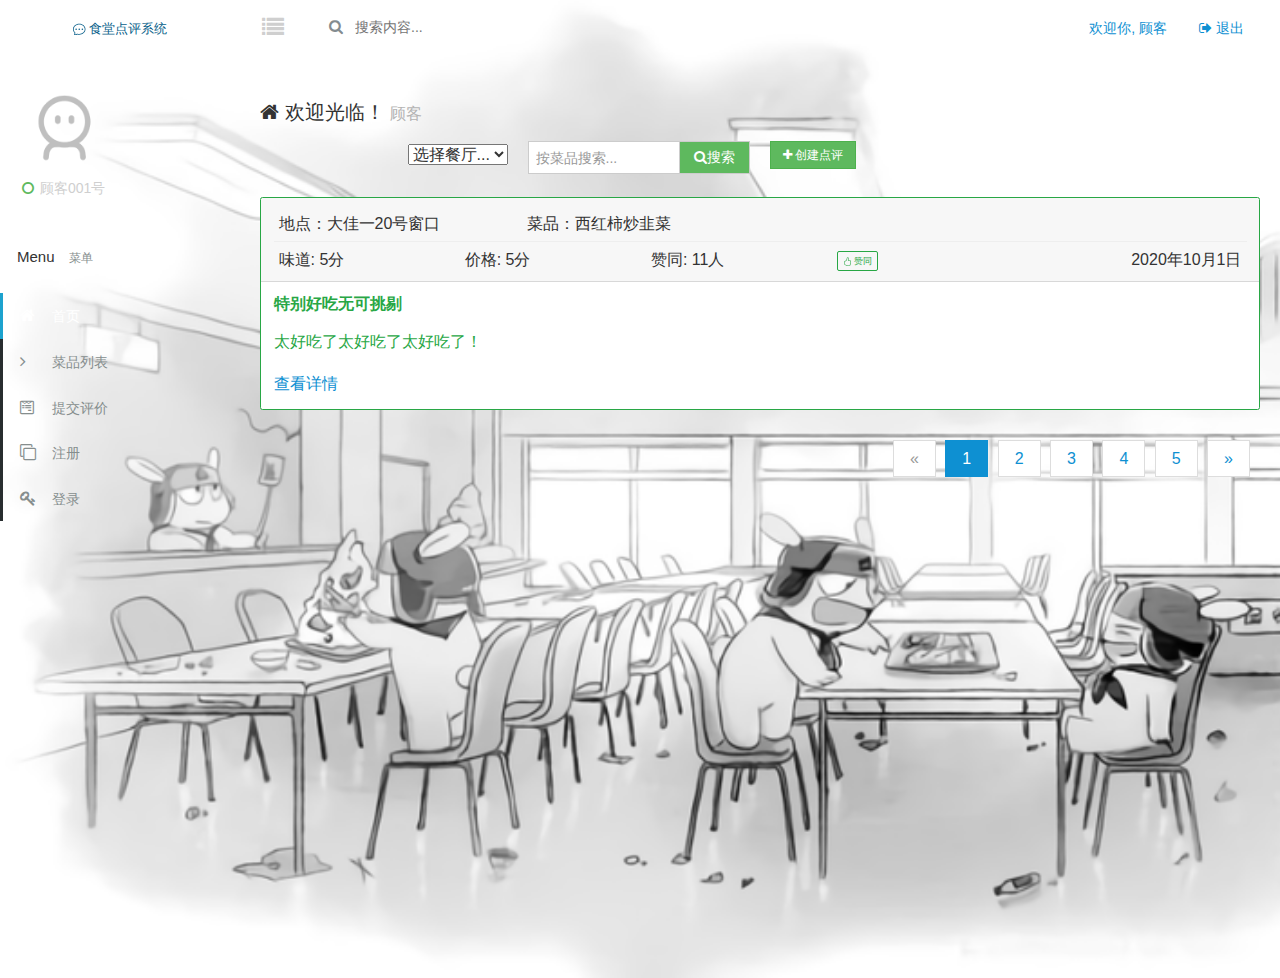
==== src/main/resources/templates/index.html @ 00cc430e "修改了index搜索框样式和部分左侧栏内容 register.html页面无法跳转添加了一个简易注册页面 上传了缺失的datatable.js 修改了background,jpg的透明度" ====
<!DOCTYPE html>
<html lang="zh" xmlns:th="http://www.thymeleaf.org">
<head>
    <!-- Required meta tags -->
    <meta charset="utf-8">
    <meta name="viewport" content="width=device-width, initial-scale=1, shrink-to-fit=no">

    <!-- Bootstrap CSS -->
    <link rel="stylesheet" href="https://stackpath.bootstrapcdn.com/bootstrap/4.5.2/css/bootstrap.min.css"
          integrity="sha384-JcKb8q3iqJ61gNV9KGb8thSsNjpSL0n8PARn9HuZOnIxN0hoP+VmmDGMN5t9UJ0Z" crossorigin="anonymous">
    <link rel="stylesheet" href="../static/css/amazeui.datatables.min.css" th:href="@{css/amazeui.datatables.min.css}"/>
    <link rel="stylesheet" href="../static/css/amazeui.min.css" th:href="@{css/amazeui.min.css}"/>
    <link rel="stylesheet" href="../static/css/app.css" th:href="@{css/app.css}">

    <title>主页 - 食堂点评系统</title>
    <style>
        body {
            /* 此处如果单页面测试会读取不到图片，运行时正常 */
            background: url(../static/img/background.jpg) no-repeat;
            background-size: cover;
            font-size: 16px;
        }

        .card:hover {
            box-shadow: 0 .125rem .25rem rgba(0, 0, 0, .075) !important
        }
    </style>
</head>

<body data-type="index">
<script src="../static/js/theme.js" th:src="@{js/theme.js}"></script>
<div class="am-g tpl-g">
    <!-- 头部 -->
    <header>
        <!-- logo -->
        <div class="am-fl tpl-header-logo">
            <a class="navbar-brand" href="">
                <svg width="1em" height="1em" viewBox="0 0 16 16" class="bi bi-chat-dots" fill="currentColor"
                     xmlns="http://www.w3.org/2000/svg">
                    <path fill-rule="evenodd"
                          d="M2.678 11.894a1 1 0 0 1 .287.801 10.97 10.97 0 0 1-.398 2c1.395-.323 2.247-.697 2.634-.893a1 1 0 0 1 .71-.074A8.06 8.06 0 0 0 8 14c3.996 0 7-2.807 7-6 0-3.192-3.004-6-7-6S1 4.808 1 8c0 1.468.617 2.83 1.678 3.894zm-.493 3.905a21.682 21.682 0 0 1-.713.129c-.2.032-.352-.176-.273-.362a9.68 9.68 0 0 0 .244-.637l.003-.01c.248-.72.45-1.548.524-2.319C.743 11.37 0 9.76 0 8c0-3.866 3.582-7 8-7s8 3.134 8 7-3.582 7-8 7a9.06 9.06 0 0 1-2.347-.306c-.52.263-1.639.742-3.468 1.105z"/>
                    <path d="M5 8a1 1 0 1 1-2 0 1 1 0 0 1 2 0zm4 0a1 1 0 1 1-2 0 1 1 0 0 1 2 0zm4 0a1 1 0 1 1-2 0 1 1 0 0 1 2 0z"/>
                </svg>
                食堂点评系统
            </a>
        </div>
        <!-- 右侧内容 -->
        <div class="tpl-header-fluid">
            <!-- 侧边切换 -->
            <div class="am-fl tpl-header-switch-button am-icon-list">
                    <span>
                    </span>
            </div>
            <!-- 搜索 -->
            <div class="am-fl tpl-header-search">
                <form class="tpl-header-search-form" action="javascript:;">
                    <button class="tpl-header-search-btn am-icon-search"></button>
                    <input class="tpl-header-search-box" type="text" placeholder="搜索内容...">
                </form>
            </div>
            <!-- 其它功能-->
            <div class="am-fr tpl-header-navbar">
                <ul>
                    <!-- 欢迎语 -->
                    <li class="am-text-sm tpl-header-navbar-welcome">
                        <a href="javascript:;">欢迎你, <span>顾客</span> </a>
                    </li>
                    <!-- 退出 -->
                    <li class="am-text-sm">
                        <a href="login.html">
                            <span class="am-icon-sign-out"></span> 退出
                        </a>
                    </li>
                </ul>
            </div>
        </div>
    </header>

    <!-- 侧边导航栏 -->
    <div class="left-sidebar">
        <!-- 用户信息 -->
        <div class="tpl-sidebar-user-panel">
            <div class="tpl-user-panel-slide-toggleable">
                <div class="tpl-user-panel-profile-picture">
                    <img src="../static/img/user.png" alt="顾客头像" th:src="@{img/user.png}">
                </div>
                <span class="user-panel-logged-in-text">
                        <i class="am-icon-circle-o am-text-success tpl-user-panel-status-icon"></i>
                        顾客001号
                    </span>
            </div>
        </div>

        <!-- 菜单 -->
        <ul class="sidebar-nav">
            <li class="sidebar-nav-heading">Menu <span class="sidebar-nav-heading-info"> 菜单</span></li>
            <li class="sidebar-nav-link">
                <a href="index.html" class="active">
                    <i class="am-icon-home sidebar-nav-link-logo"></i> 首页
                </a>
            </li>

            <li class="sidebar-nav-link">
                <a href="table-list-img.html">
                    <span class="am-icon-angle-right sidebar-nav-link-logo"></span> 菜品列表
                </a>
            </li>

            <li class="sidebar-nav-link">
                <a href="createoredit.html">
                    <i class="am-icon-wpforms sidebar-nav-link-logo"></i> 提交评价

                </a>
            </li>

            <!--
            <li class="sidebar-nav-link">
                <a href="table-list.html">
                    <span class="am-icon-angle-right sidebar-nav-link-logo"></span> 查看评价
                </a>
            </li>
            -->

            <li class="sidebar-nav-link">
                <a href="register.html">
                    <i class="am-icon-clone sidebar-nav-link-logo"></i> 注册
                </a>
            </li>
            <li class="sidebar-nav-link">
                <a href="login.html">
                    <i class="am-icon-key sidebar-nav-link-logo"></i> 登录
                </a>
            </li>
        </ul>
    </div>

    <!-- 内容区域 -->
    <div class="tpl-content-wrapper">
        <div class="container-fluid am-cf">
            <div class="row">
                <div class="am-u-sm-12 am-u-md-12 am-u-lg-9">
                    <div class="page-header-heading"><span class="am-icon-home page-header-heading-icon"></span> 欢迎光临！
                        <small>顾客</small></div>
                </div>
            </div>
            <div class="widget-body  am-fr">
                <div class="am-u-sm-12 am-u-md-6 am-u-lg-3">
                    <div class="am-form-group tpl-table-list-select">
                        <select data-am-selected="{btnSize: 'sm'}">
                            <option value="option1">选择餐厅...</option>
                            <option value="" th:each="c:${canteens}" th:value="${c.id}" th:text="${c.name}"></option>
                        </select>
                    </div>
                </div>
                <div class="am-u-sm-5 am-u-md-12 am-u-lg-3">
                    <div class="am-input-group am-input-group-sm tpl-form-border-form cl-p">
                        <input type="text" class="am-form-field" placeholder="按菜品搜索..." aria-label="Search">
                        <span class="am-input-group-btn">
                            <button class="am-btn am-btn-success am-icon-search" type="submit">搜索</button>
                        </span>
                    </div>
                </div>
                <div class="am-u-sm-12 am-u-md-6 am-u-lg-6">
                    <div class="am-form-group">
                        <div class="am-btn-toolbar">
                            <div class="am-btn-group am-btn-group-xm">
                                <a class="active" href="createoredit.html">
                                    <button type="button" class="am-btn am-btn-default am-btn-success am-btn-xs" ><span
                                        class="am-icon-plus"></span> 创建点评
                                    </button>
                                </a>
                            </div>
                        </div>
                    </div>
                </div>
            </div>
            <div th:each="comment:${comments}">
                <div class="card border-success mb-4" style="">
                    <div class="card-header">
                        <div class="row align-items-center mt-2">
                            <div class="col-3">地点：大佳一20号窗口</div>
                            <div class="col-7">菜品：西红柿炒韭菜</div>
                        </div>
                        <hr class="my-2">
                        <div class="row align-items-center">
                            <div class="col" th:text="|味道: ${comment.scoreForTaste}分|">味道: 5分</div>
                            <div class="col" th:text="|价格: ${comment.scoreForPrice}分|">价格: 5分</div>
                            <div class="col" th:text="|赞同: ${comment.approvals}人|">赞同: 11人</div>
                            <div class="col">
                                <button type="button" class="btn btn-outline-success btn-sm">
                                    <svg width="1em" height="1em" viewBox="0 0 16 16" class="bi bi-hand-thumbs-up"
                                         fill="currentColor" xmlns="http://www.w3.org/2000/svg">
                                        <path fill-rule="evenodd"
                                              d="M6.956 1.745C7.021.81 7.908.087 8.864.325l.261.066c.463.116.874.456 1.012.965.22.816.533 2.511.062 4.51a9.84 9.84 0 0 1 .443-.051c.713-.065 1.669-.072 2.516.21.518.173.994.681 1.2 1.273.184.532.16 1.162-.234 1.733.058.119.103.242.138.363.077.27.113.567.113.856 0 .289-.036.586-.113.856-.039.135-.09.273-.16.404.169.387.107.819-.003 1.148a3.163 3.163 0 0 1-.488.901c.054.152.076.312.076.465 0 .305-.089.625-.253.912C13.1 15.522 12.437 16 11.5 16v-1c.563 0 .901-.272 1.066-.56a.865.865 0 0 0 .121-.416c0-.12-.035-.165-.04-.17l-.354-.354.353-.354c.202-.201.407-.511.505-.804.104-.312.043-.441-.005-.488l-.353-.354.353-.354c.043-.042.105-.14.154-.315.048-.167.075-.37.075-.581 0-.211-.027-.414-.075-.581-.05-.174-.111-.273-.154-.315L12.793 9l.353-.354c.353-.352.373-.713.267-1.02-.122-.35-.396-.593-.571-.652-.653-.217-1.447-.224-2.11-.164a8.907 8.907 0 0 0-1.094.171l-.014.003-.003.001a.5.5 0 0 1-.595-.643 8.34 8.34 0 0 0 .145-4.726c-.03-.111-.128-.215-.288-.255l-.262-.065c-.306-.077-.642.156-.667.518-.075 1.082-.239 2.15-.482 2.85-.174.502-.603 1.268-1.238 1.977-.637.712-1.519 1.41-2.614 1.708-.394.108-.62.396-.62.65v4.002c0 .26.22.515.553.55 1.293.137 1.936.53 2.491.868l.04.025c.27.164.495.296.776.393.277.095.63.163 1.14.163h3.5v1H8c-.605 0-1.07-.081-1.466-.218a4.82 4.82 0 0 1-.97-.484l-.048-.03c-.504-.307-.999-.609-2.068-.722C2.682 14.464 2 13.846 2 13V9c0-.85.685-1.432 1.357-1.615.849-.232 1.574-.787 2.132-1.41.56-.627.914-1.28 1.039-1.639.199-.575.356-1.539.428-2.59z"/>
                                    </svg>
                                    赞同
                                </button>
                            </div>
                            <div class="col-3 text-right" th:text="|${comment.commentTime}|">2020年10月1日</div>
                        </div>
                    </div>
                    <div class="card-body text-success">
                        <h5 class="card-title" th:text="${comment.title}">特别好吃无可挑剔</h5>
                        <p class="card-text" th:text="${comment.content}">太好吃了太好吃了太好吃了！</p>
                        <a href="#" class="card-link text-right">查看详情</a>
                    </div>
                </div>
                <div class="am-u-lg-12 am-cf">
                    <div class="am-fr">
                        <ul class="am-pagination tpl-pagination">
                            <li class="am-disabled"><a href="#">«</a></li>
                            <li class="am-active"><a href="#">1</a></li>
                            <li><a href="#">2</a></li>
                            <li><a href="#">3</a></li>
                            <li><a href="#">4</a></li>
                            <li><a href="#">5</a></li>
                            <li><a href="#">»</a></li>
                        </ul>
                    </div>
                </div>
            </div>
        </div>
    </div>
</div>
</div>

</div>
</div>
</div>
</div>
<script src="../static/js/amazeui.min.js" th:href="js/amazeui.min.js"></script>
<script src="../static/js/amazeui.datatables.min.js" th:href="js/amazeui.datatables.min.js"></script>
<script src="../static/js/dataTables.responsive.min.js" th:href="js/dataTables.responsive.min.js"></script>
<script src="../static/js/app.js" th:href="js/app.js"></script>
<script src="https://code.jquery.com/jquery-3.5.1.slim.min.js"
        integrity="sha384-DfXdz2htPH0lsSSs5nCTpuj/zy4C+OGpamoFVy38MVBnE+IbbVYUew+OrCXaRkfj"
        crossorigin="anonymous"></script>
<script src="https://cdn.jsdelivr.net/npm/popper.js@1.16.1/dist/umd/popper.min.js"
        integrity="sha384-9/reFTGAW83EW2RDu2S0VKaIzap3H66lZH81PoYlFhbGU+6BZp6G7niu735Sk7lN"
        crossorigin="anonymous"></script>
<script src="https://stackpath.bootstrapcdn.com/bootstrap/4.5.2/js/bootstrap.min.js"
        integrity="sha384-B4gt1jrGC7Jh4AgTPSdUtOBvfO8shuf57BaghqFfPlYxofvL8/KUEfYiJOMMV+rV"
        crossorigin="anonymous"></script>

</body>

</html>
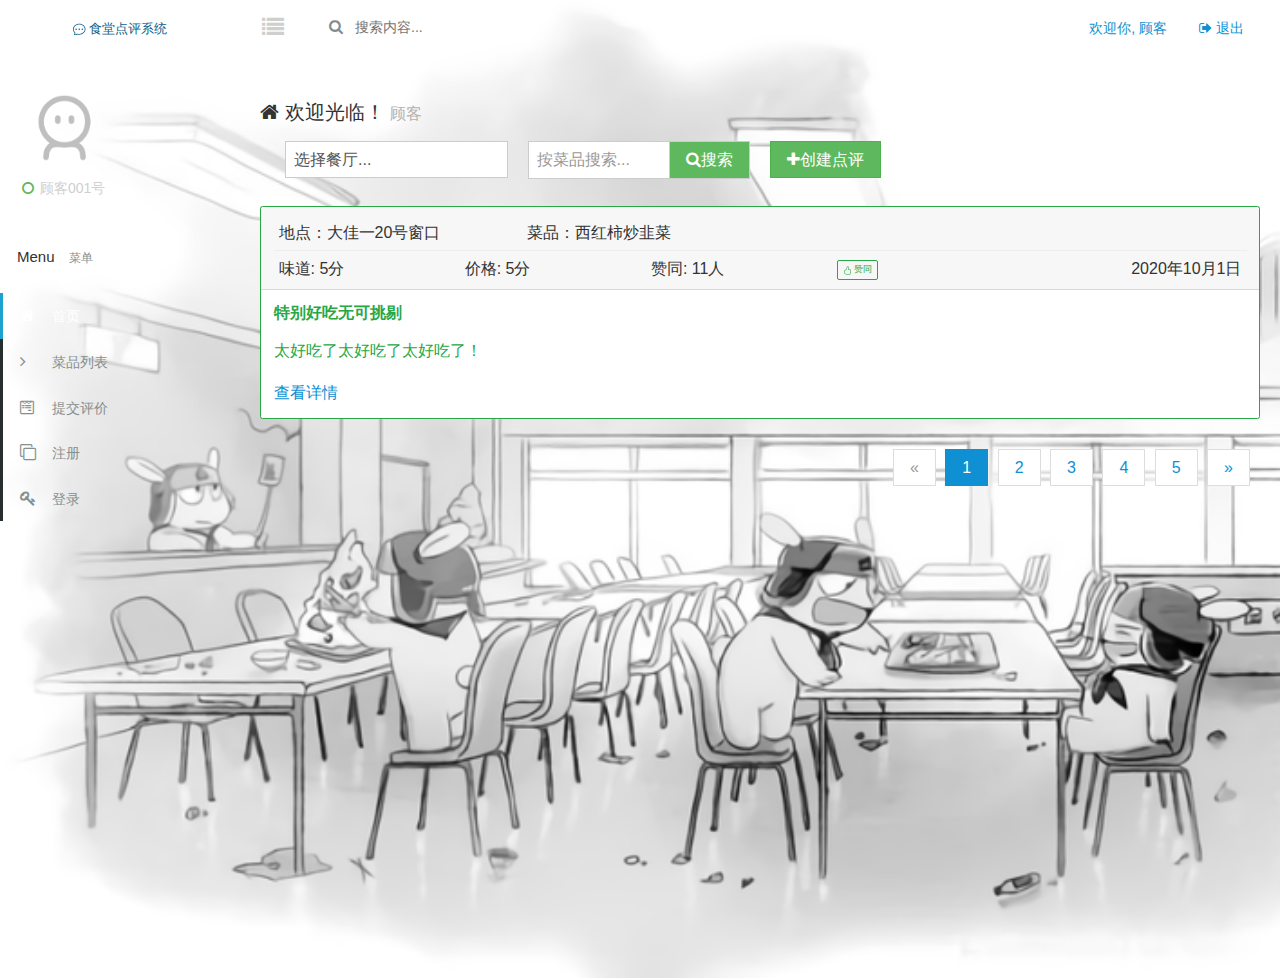
==== commit 7d650643: "修改了index.html搜索框样式" ====
--- a/src/main/resources/templates/index.html
+++ b/src/main/resources/templates/index.html
@@ -144,35 +144,36 @@
                 </div>
             </div>
             <div class="widget-body  am-fr">
-                <div class="am-u-sm-12 am-u-md-6 am-u-lg-3">
+                <div class="am-u-sm-12 am-u-md-12 am-u-lg-3">
                     <div class="am-form-group tpl-table-list-select">
-                        <select data-am-selected="{btnSize: 'sm'}">
+                        <select class="am-form-field">
                             <option value="option1">选择餐厅...</option>
                             <option value="" th:each="c:${canteens}" th:value="${c.id}" th:text="${c.name}"></option>
                         </select>
                     </div>
                 </div>
-                <div class="am-u-sm-5 am-u-md-12 am-u-lg-3">
-                    <div class="am-input-group am-input-group-sm tpl-form-border-form cl-p">
+                <div class="am-u-sm-12 am-u-md-12 am-u-lg-3">
+                    <div class="am-input-group tpl-form-border-form cl-p" >
                         <input type="text" class="am-form-field" placeholder="按菜品搜索..." aria-label="Search">
                         <span class="am-input-group-btn">
-                            <button class="am-btn am-btn-success am-icon-search" type="submit">搜索</button>
+                            <button class="am-btn am-btn-default am-btn-success am-btn-xm am-icon-search" type="submit">搜索</button>
                         </span>
                     </div>
                 </div>
+
                 <div class="am-u-sm-12 am-u-md-6 am-u-lg-6">
                     <div class="am-form-group">
                         <div class="am-btn-toolbar">
-                            <div class="am-btn-group am-btn-group-xm">
-                                <a class="active" href="createoredit.html">
-                                    <button type="button" class="am-btn am-btn-default am-btn-success am-btn-xs" ><span
-                                        class="am-icon-plus"></span> 创建点评
-                                    </button>
+                            <div class="am-btn-group">
+                                <a class="am-active" href="createoredit.html">
+                                    <button type="button" class="am-btn am-btn-default am-btn-success am-btn-xm am-icon-plus" >创建点评</button>
                                 </a>
                             </div>
                         </div>
                     </div>
                 </div>
+
+
             </div>
             <div th:each="comment:${comments}">
                 <div class="card border-success mb-4" style="">
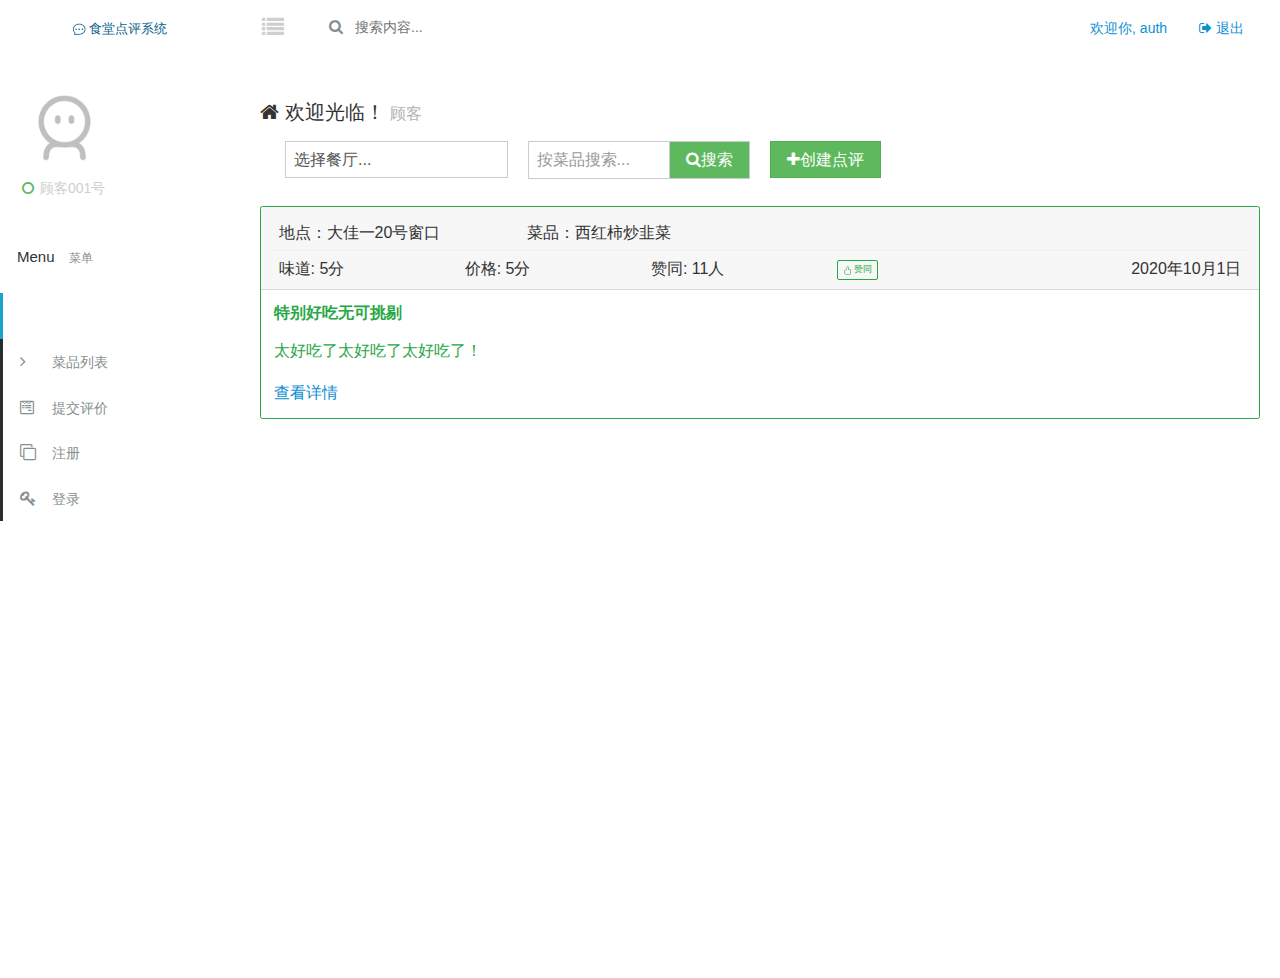
==== commit 05beac77: "修改了index.html搜索框样式" ====
--- a/src/main/resources/templates/index.html
+++ b/src/main/resources/templates/index.html
@@ -1,5 +1,5 @@
 <!DOCTYPE html>
-<html lang="zh" xmlns:th="http://www.thymeleaf.org">
+<html lang="zh" xmlns:th="http://www.thymeleaf.org" xmlns:sec="http://www.thymeleaf.org/extras/spring-security">
 <head>
     <!-- Required meta tags -->
     <meta charset="utf-8">
@@ -16,7 +16,7 @@
     <style>
         body {
             /* 此处如果单页面测试会读取不到图片，运行时正常 */
-            background: url(../static/img/background.jpg) no-repeat;
+            background: url(img/background.jpg) no-repeat;
             background-size: cover;
             font-size: 16px;
         }
@@ -59,15 +59,15 @@
                 </form>
             </div>
             <!-- 其它功能-->
-            <div class="am-fr tpl-header-navbar">
+            <div class="am-fr tpl-header-navbar" sec:authorize="isAuthenticated()">
                 <ul>
                     <!-- 欢迎语 -->
                     <li class="am-text-sm tpl-header-navbar-welcome">
-                        <a href="javascript:;">欢迎你, <span>顾客</span> </a>
+                        <a href="javascript:;" th:text="|欢迎你, ${#authentication.name}|">欢迎你, auth</a>
                     </li>
                     <!-- 退出 -->
                     <li class="am-text-sm">
-                        <a href="login.html">
+                        <a href="login.html" th:href="@{/logout}">
                             <span class="am-icon-sign-out"></span> 退出
                         </a>
                     </li>
@@ -121,13 +121,13 @@
             </li>
             -->
 
-            <li class="sidebar-nav-link">
-                <a href="register.html">
+            <li class="sidebar-nav-link" sec:authorize="isAnonymous()">
+                <a href="register.html" th:href="@{/register}">
                     <i class="am-icon-clone sidebar-nav-link-logo"></i> 注册
                 </a>
             </li>
-            <li class="sidebar-nav-link">
-                <a href="login.html">
+            <li class="sidebar-nav-link" sec:authorize="isAnonymous()">
+                <a href="login.html" th:href="@{/login}">
                     <i class="am-icon-key sidebar-nav-link-logo"></i> 登录
                 </a>
             </li>
@@ -160,7 +160,6 @@
                         </span>
                     </div>
                 </div>
-
                 <div class="am-u-sm-12 am-u-md-6 am-u-lg-6">
                     <div class="am-form-group">
                         <div class="am-btn-toolbar">
@@ -172,10 +171,8 @@
                         </div>
                     </div>
                 </div>
-
-
-            </div>
-            <div th:each="comment:${comments}">
+            </div>
+            <div th:each="comment:${comments}" th:object="${comment}">
                 <div class="card border-success mb-4" style="">
                     <div class="card-header">
                         <div class="row align-items-center mt-2">
@@ -184,9 +181,9 @@
                         </div>
                         <hr class="my-2">
                         <div class="row align-items-center">
-                            <div class="col" th:text="|味道: ${comment.scoreForTaste}分|">味道: 5分</div>
-                            <div class="col" th:text="|价格: ${comment.scoreForPrice}分|">价格: 5分</div>
-                            <div class="col" th:text="|赞同: ${comment.approvals}人|">赞同: 11人</div>
+                            <div class="col" th:text="|味道: *{scoreForTaste}分|">味道: 5分</div>
+                            <div class="col" th:text="|价格: *{scoreForPrice}分|">价格: 5分</div>
+                            <div class="col" th:text="|赞同: *{approvals}人|">赞同: 11人</div>
                             <div class="col">
                                 <button type="button" class="btn btn-outline-success btn-sm">
                                     <svg width="1em" height="1em" viewBox="0 0 16 16" class="bi bi-hand-thumbs-up"
@@ -197,42 +194,37 @@
                                     赞同
                                 </button>
                             </div>
-                            <div class="col-3 text-right" th:text="|${comment.commentTime}|">2020年10月1日</div>
+                            <div class="col-3 text-right" th:text="|*{commentTime}|">2020年10月1日</div>
                         </div>
                     </div>
                     <div class="card-body text-success">
-                        <h5 class="card-title" th:text="${comment.title}">特别好吃无可挑剔</h5>
-                        <p class="card-text" th:text="${comment.content}">太好吃了太好吃了太好吃了！</p>
+                        <h5 class="card-title" th:text="*{title}">特别好吃无可挑剔</h5>
+                        <p class="card-text" th:text="*{content}">太好吃了太好吃了太好吃了！</p>
                         <a href="#" class="card-link text-right">查看详情</a>
                     </div>
                 </div>
-                <div class="am-u-lg-12 am-cf">
-                    <div class="am-fr">
-                        <ul class="am-pagination tpl-pagination">
-                            <li class="am-disabled"><a href="#">«</a></li>
-                            <li class="am-active"><a href="#">1</a></li>
-                            <li><a href="#">2</a></li>
-                            <li><a href="#">3</a></li>
-                            <li><a href="#">4</a></li>
-                            <li><a href="#">5</a></li>
-                            <li><a href="#">»</a></li>
-                        </ul>
-                    </div>
-                </div>
+                <!--                <div class="am-u-lg-12 am-cf">-->
+                <!--                    <div class="am-fr">-->
+                <!--                        <ul class="am-pagination tpl-pagination">-->
+                <!--                            <li class="am-disabled"><a href="#">«</a></li>-->
+                <!--                            <li class="am-active"><a href="#">1</a></li>-->
+                <!--                            <li><a href="#">2</a></li>-->
+                <!--                            <li><a href="#">3</a></li>-->
+                <!--                            <li><a href="#">4</a></li>-->
+                <!--                            <li><a href="#">5</a></li>-->
+                <!--                            <li><a href="#">»</a></li>-->
+                <!--                        </ul>-->
+                <!--                    </div>-->
+                <!--                </div>-->
             </div>
         </div>
     </div>
 </div>
-</div>
-
-</div>
-</div>
-</div>
-</div>
-<script src="../static/js/amazeui.min.js" th:href="js/amazeui.min.js"></script>
-<script src="../static/js/amazeui.datatables.min.js" th:href="js/amazeui.datatables.min.js"></script>
-<script src="../static/js/dataTables.responsive.min.js" th:href="js/dataTables.responsive.min.js"></script>
-<script src="../static/js/app.js" th:href="js/app.js"></script>
+
+<script src="../static/js/amazeui.min.js" th:src="@{js/amazeui.min.js}"></script>
+<script src="../static/js/amazeui.datatables.min.js" th:src="@{js/amazeui.datatables.min.js}"></script>
+<script src="../static/js/dataTables.responsive.min.js" th:src="@{js/dataTables.responsive.min.js}"></script>
+<script src="../static/js/app.js" th:src="@{js/app.js}"></script>
 <script src="https://code.jquery.com/jquery-3.5.1.slim.min.js"
         integrity="sha384-DfXdz2htPH0lsSSs5nCTpuj/zy4C+OGpamoFVy38MVBnE+IbbVYUew+OrCXaRkfj"
         crossorigin="anonymous"></script>
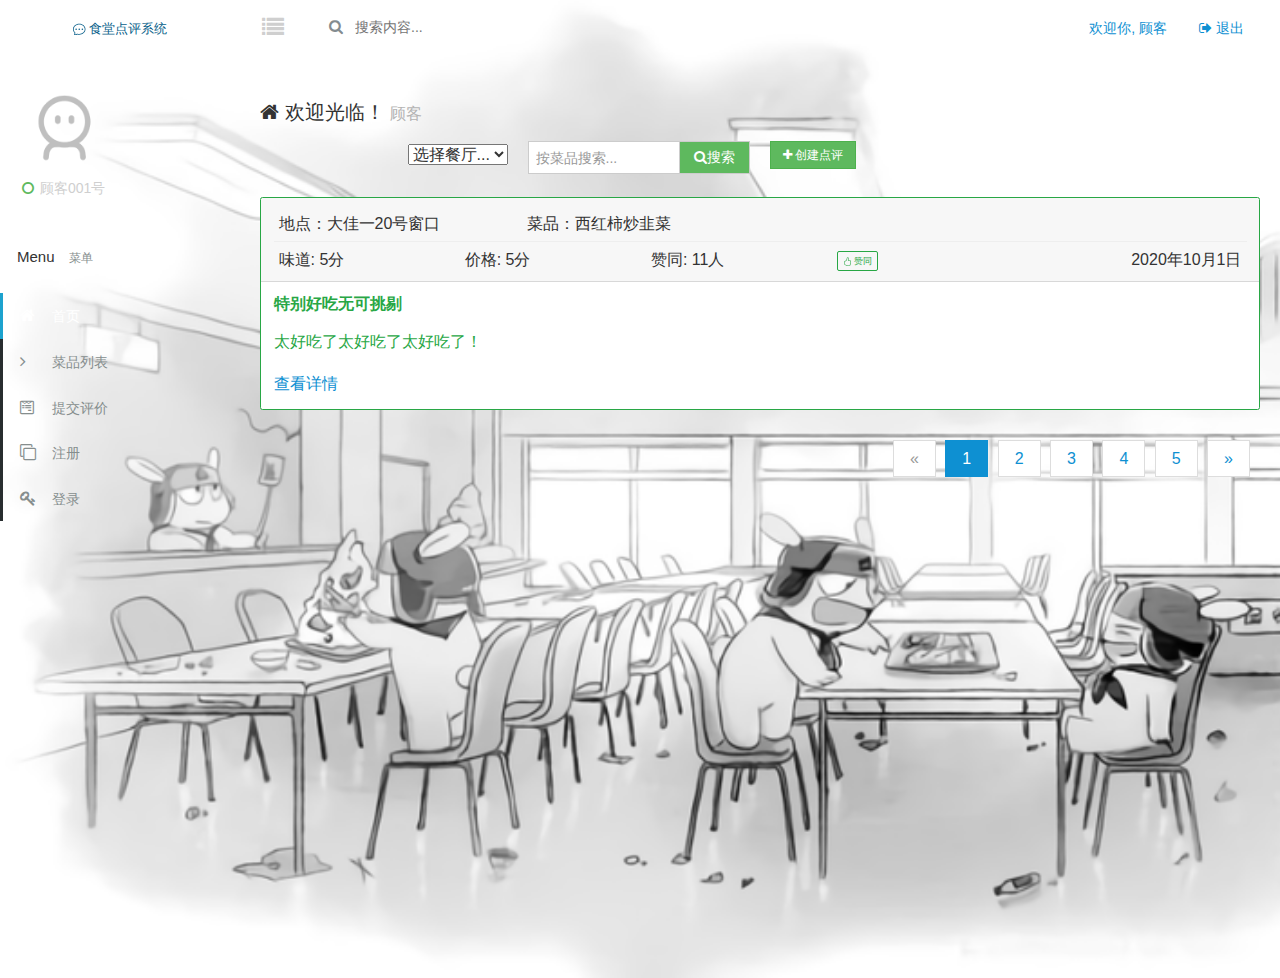
==== commit 7739ba8b: "后端基本实现注册和登录功能" ====
--- a/src/main/resources/templates/index.html
+++ b/src/main/resources/templates/index.html
@@ -1,5 +1,5 @@
 <!DOCTYPE html>
-<html lang="zh" xmlns:th="http://www.thymeleaf.org" xmlns:sec="http://www.thymeleaf.org/extras/spring-security">
+<html lang="zh" xmlns:th="http://www.thymeleaf.org">
 <head>
     <!-- Required meta tags -->
     <meta charset="utf-8">
@@ -16,7 +16,7 @@
     <style>
         body {
             /* 此处如果单页面测试会读取不到图片，运行时正常 */
-            background: url(img/background.jpg) no-repeat;
+            background: url(../static/img/background.jpg) no-repeat;
             background-size: cover;
             font-size: 16px;
         }
@@ -59,15 +59,15 @@
                 </form>
             </div>
             <!-- 其它功能-->
-            <div class="am-fr tpl-header-navbar" sec:authorize="isAuthenticated()">
+            <div class="am-fr tpl-header-navbar">
                 <ul>
                     <!-- 欢迎语 -->
                     <li class="am-text-sm tpl-header-navbar-welcome">
-                        <a href="javascript:;" th:text="|欢迎你, ${#authentication.name}|">欢迎你, auth</a>
+                        <a href="javascript:;">欢迎你, <span>顾客</span> </a>
                     </li>
                     <!-- 退出 -->
                     <li class="am-text-sm">
-                        <a href="login.html" th:href="@{/logout}">
+                        <a href="login.html">
                             <span class="am-icon-sign-out"></span> 退出
                         </a>
                     </li>
@@ -121,13 +121,13 @@
             </li>
             -->
 
-            <li class="sidebar-nav-link" sec:authorize="isAnonymous()">
-                <a href="register.html" th:href="@{/register}">
+            <li class="sidebar-nav-link">
+                <a href="register.html">
                     <i class="am-icon-clone sidebar-nav-link-logo"></i> 注册
                 </a>
             </li>
-            <li class="sidebar-nav-link" sec:authorize="isAnonymous()">
-                <a href="login.html" th:href="@{/login}">
+            <li class="sidebar-nav-link">
+                <a href="login.html">
                     <i class="am-icon-key sidebar-nav-link-logo"></i> 登录
                 </a>
             </li>
@@ -144,35 +144,37 @@
                 </div>
             </div>
             <div class="widget-body  am-fr">
-                <div class="am-u-sm-12 am-u-md-12 am-u-lg-3">
+                <div class="am-u-sm-12 am-u-md-6 am-u-lg-3">
                     <div class="am-form-group tpl-table-list-select">
-                        <select class="am-form-field">
+                        <select data-am-selected="{btnSize: 'sm'}">
                             <option value="option1">选择餐厅...</option>
                             <option value="" th:each="c:${canteens}" th:value="${c.id}" th:text="${c.name}"></option>
                         </select>
                     </div>
                 </div>
-                <div class="am-u-sm-12 am-u-md-12 am-u-lg-3">
-                    <div class="am-input-group tpl-form-border-form cl-p" >
+                <div class="am-u-sm-5 am-u-md-12 am-u-lg-3">
+                    <div class="am-input-group am-input-group-sm tpl-form-border-form cl-p">
                         <input type="text" class="am-form-field" placeholder="按菜品搜索..." aria-label="Search">
                         <span class="am-input-group-btn">
-                            <button class="am-btn am-btn-default am-btn-success am-btn-xm am-icon-search" type="submit">搜索</button>
+                            <button class="am-btn am-btn-success am-icon-search" type="submit">搜索</button>
                         </span>
                     </div>
                 </div>
                 <div class="am-u-sm-12 am-u-md-6 am-u-lg-6">
                     <div class="am-form-group">
                         <div class="am-btn-toolbar">
-                            <div class="am-btn-group">
-                                <a class="am-active" href="createoredit.html">
-                                    <button type="button" class="am-btn am-btn-default am-btn-success am-btn-xm am-icon-plus" >创建点评</button>
+                            <div class="am-btn-group am-btn-group-xm">
+                                <a class="active" href="createoredit.html">
+                                    <button type="button" class="am-btn am-btn-default am-btn-success am-btn-xs"><span
+                                            class="am-icon-plus"></span> 创建点评
+                                    </button>
                                 </a>
                             </div>
                         </div>
                     </div>
                 </div>
             </div>
-            <div th:each="comment:${comments}" th:object="${comment}">
+            <div th:each="comment:${comments}">
                 <div class="card border-success mb-4" style="">
                     <div class="card-header">
                         <div class="row align-items-center mt-2">
@@ -181,9 +183,9 @@
                         </div>
                         <hr class="my-2">
                         <div class="row align-items-center">
-                            <div class="col" th:text="|味道: *{scoreForTaste}分|">味道: 5分</div>
-                            <div class="col" th:text="|价格: *{scoreForPrice}分|">价格: 5分</div>
-                            <div class="col" th:text="|赞同: *{approvals}人|">赞同: 11人</div>
+                            <div class="col" th:text="|味道: ${comment.scoreForTaste}分|">味道: 5分</div>
+                            <div class="col" th:text="|价格: ${comment.scoreForPrice}分|">价格: 5分</div>
+                            <div class="col" th:text="|赞同: ${comment.approvals}人|">赞同: 11人</div>
                             <div class="col">
                                 <button type="button" class="btn btn-outline-success btn-sm">
                                     <svg width="1em" height="1em" viewBox="0 0 16 16" class="bi bi-hand-thumbs-up"
@@ -194,37 +196,37 @@
                                     赞同
                                 </button>
                             </div>
-                            <div class="col-3 text-right" th:text="|*{commentTime}|">2020年10月1日</div>
+                            <div class="col-3 text-right" th:text="|${comment.commentTime}|">2020年10月1日</div>
                         </div>
                     </div>
                     <div class="card-body text-success">
-                        <h5 class="card-title" th:text="*{title}">特别好吃无可挑剔</h5>
-                        <p class="card-text" th:text="*{content}">太好吃了太好吃了太好吃了！</p>
+                        <h5 class="card-title" th:text="${comment.title}">特别好吃无可挑剔</h5>
+                        <p class="card-text" th:text="${comment.content}">太好吃了太好吃了太好吃了！</p>
                         <a href="#" class="card-link text-right">查看详情</a>
                     </div>
                 </div>
-                <!--                <div class="am-u-lg-12 am-cf">-->
-                <!--                    <div class="am-fr">-->
-                <!--                        <ul class="am-pagination tpl-pagination">-->
-                <!--                            <li class="am-disabled"><a href="#">«</a></li>-->
-                <!--                            <li class="am-active"><a href="#">1</a></li>-->
-                <!--                            <li><a href="#">2</a></li>-->
-                <!--                            <li><a href="#">3</a></li>-->
-                <!--                            <li><a href="#">4</a></li>-->
-                <!--                            <li><a href="#">5</a></li>-->
-                <!--                            <li><a href="#">»</a></li>-->
-                <!--                        </ul>-->
-                <!--                    </div>-->
-                <!--                </div>-->
+                <div class="am-u-lg-12 am-cf">
+                    <div class="am-fr">
+                        <ul class="am-pagination tpl-pagination">
+                            <li class="am-disabled"><a href="#">«</a></li>
+                            <li class="am-active"><a href="#">1</a></li>
+                            <li><a href="#">2</a></li>
+                            <li><a href="#">3</a></li>
+                            <li><a href="#">4</a></li>
+                            <li><a href="#">5</a></li>
+                            <li><a href="#">»</a></li>
+                        </ul>
+                    </div>
+                </div>
             </div>
         </div>
     </div>
 </div>
 
-<script src="../static/js/amazeui.min.js" th:src="@{js/amazeui.min.js}"></script>
-<script src="../static/js/amazeui.datatables.min.js" th:src="@{js/amazeui.datatables.min.js}"></script>
-<script src="../static/js/dataTables.responsive.min.js" th:src="@{js/dataTables.responsive.min.js}"></script>
-<script src="../static/js/app.js" th:src="@{js/app.js}"></script>
+<script src="../static/js/amazeui.min.js" th:href="@{js/amazeui.min.js}"></script>
+<script src="../static/js/amazeui.datatables.min.js" th:href="@{js/amazeui.datatables.min.js}"></script>
+<script src="../static/js/dataTables.responsive.min.js" th:href="@{js/dataTables.responsive.min.js}"></script>
+<script src="../static/js/app.js" th:href="@{js/app.js}"></script>
 <script src="https://code.jquery.com/jquery-3.5.1.slim.min.js"
         integrity="sha384-DfXdz2htPH0lsSSs5nCTpuj/zy4C+OGpamoFVy38MVBnE+IbbVYUew+OrCXaRkfj"
         crossorigin="anonymous"></script>
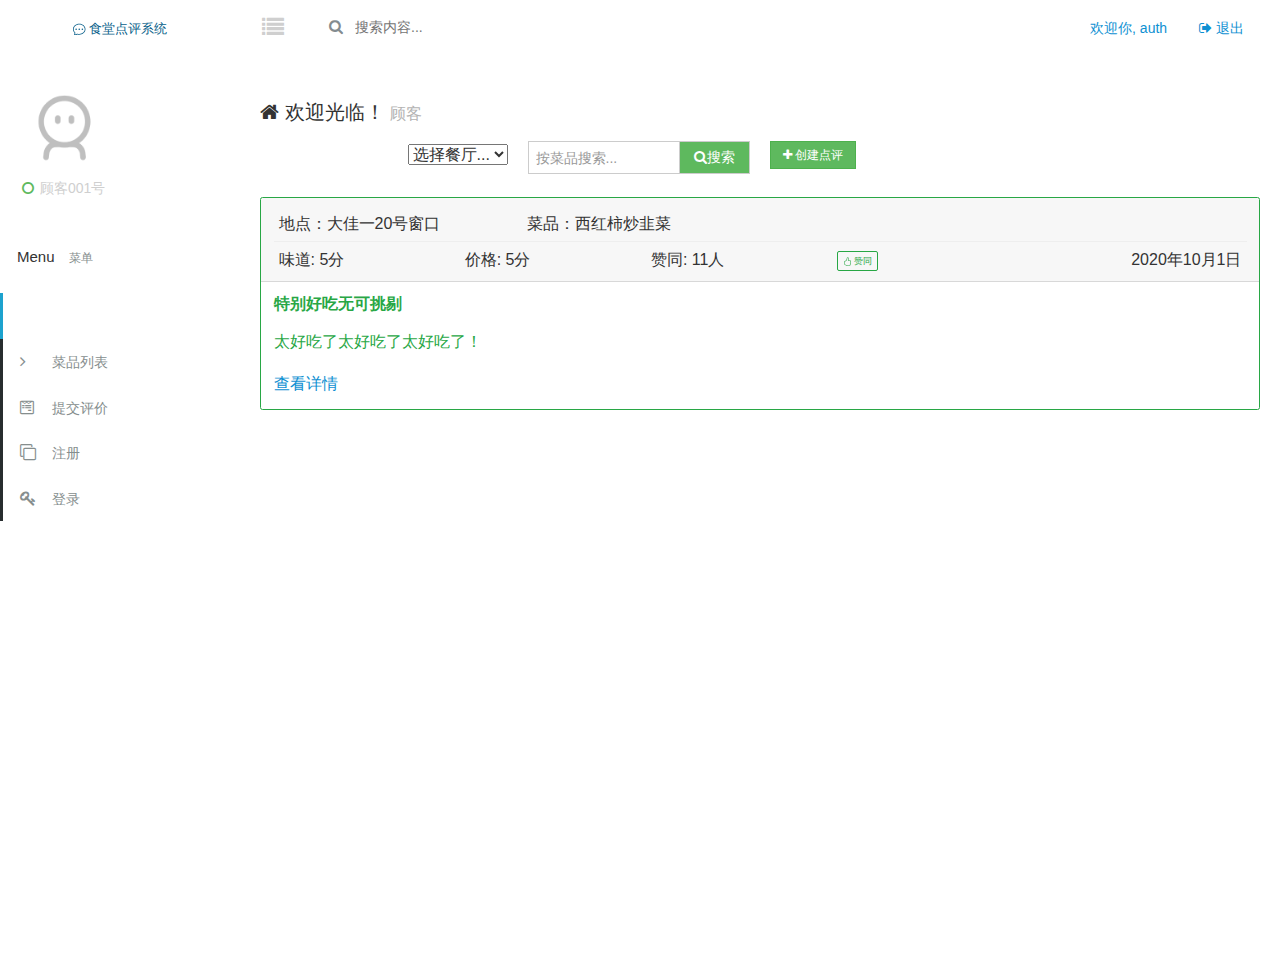
==== commit 2986633e: "实现了大部分前端逻辑，剩余一小部分未实现" ====
--- a/src/main/resources/templates/index.html
+++ b/src/main/resources/templates/index.html
@@ -1,5 +1,5 @@
 <!DOCTYPE html>
-<html lang="zh" xmlns:th="http://www.thymeleaf.org">
+<html lang="zh" xmlns:th="http://www.thymeleaf.org" xmlns:sec="http://www.thymeleaf.org/extras/spring-security">
 <head>
     <!-- Required meta tags -->
     <meta charset="utf-8">
@@ -16,7 +16,7 @@
     <style>
         body {
             /* 此处如果单页面测试会读取不到图片，运行时正常 */
-            background: url(../static/img/background.jpg) no-repeat;
+            background: url(img/background.jpg) no-repeat;
             background-size: cover;
             font-size: 16px;
         }
@@ -59,15 +59,15 @@
                 </form>
             </div>
             <!-- 其它功能-->
-            <div class="am-fr tpl-header-navbar">
+            <div class="am-fr tpl-header-navbar" sec:authorize="isAuthenticated()">
                 <ul>
                     <!-- 欢迎语 -->
                     <li class="am-text-sm tpl-header-navbar-welcome">
-                        <a href="javascript:;">欢迎你, <span>顾客</span> </a>
+                        <a href="javascript:;" th:text="|欢迎你, ${#authentication.name}|">欢迎你, auth</a>
                     </li>
                     <!-- 退出 -->
                     <li class="am-text-sm">
-                        <a href="login.html">
+                        <a href="login.html" th:href="@{/logout}">
                             <span class="am-icon-sign-out"></span> 退出
                         </a>
                     </li>
@@ -121,13 +121,13 @@
             </li>
             -->
 
-            <li class="sidebar-nav-link">
-                <a href="register.html">
+            <li class="sidebar-nav-link" sec:authorize="isAnonymous()">
+                <a href="register.html" th:href="@{/register}">
                     <i class="am-icon-clone sidebar-nav-link-logo"></i> 注册
                 </a>
             </li>
-            <li class="sidebar-nav-link">
-                <a href="login.html">
+            <li class="sidebar-nav-link" sec:authorize="isAnonymous()">
+                <a href="login.html" th:href="@{/login}">
                     <i class="am-icon-key sidebar-nav-link-logo"></i> 登录
                 </a>
             </li>
@@ -165,16 +165,16 @@
                         <div class="am-btn-toolbar">
                             <div class="am-btn-group am-btn-group-xm">
                                 <a class="active" href="createoredit.html">
-                                    <button type="button" class="am-btn am-btn-default am-btn-success am-btn-xs"><span
+                                    <a class="am-btn am-btn-default am-btn-success am-btn-xs" th:href="@{/create}"><span
                                             class="am-icon-plus"></span> 创建点评
-                                    </button>
+                                    </a>
                                 </a>
                             </div>
                         </div>
                     </div>
                 </div>
             </div>
-            <div th:each="comment:${comments}">
+            <div th:each="comment:${comments}" th:object="${comment}">
                 <div class="card border-success mb-4" style="">
                     <div class="card-header">
                         <div class="row align-items-center mt-2">
@@ -183,9 +183,9 @@
                         </div>
                         <hr class="my-2">
                         <div class="row align-items-center">
-                            <div class="col" th:text="|味道: ${comment.scoreForTaste}分|">味道: 5分</div>
-                            <div class="col" th:text="|价格: ${comment.scoreForPrice}分|">价格: 5分</div>
-                            <div class="col" th:text="|赞同: ${comment.approvals}人|">赞同: 11人</div>
+                            <div class="col" th:text="|味道: *{scoreForTaste}分|">味道: 5分</div>
+                            <div class="col" th:text="|价格: *{scoreForPrice}分|">价格: 5分</div>
+                            <div class="col" th:text="|赞同: *{approvals}人|">赞同: 11人</div>
                             <div class="col">
                                 <button type="button" class="btn btn-outline-success btn-sm">
                                     <svg width="1em" height="1em" viewBox="0 0 16 16" class="bi bi-hand-thumbs-up"
@@ -196,37 +196,37 @@
                                     赞同
                                 </button>
                             </div>
-                            <div class="col-3 text-right" th:text="|${comment.commentTime}|">2020年10月1日</div>
+                            <div class="col-3 text-right" th:text="|*{commentTime}|">2020年10月1日</div>
                         </div>
                     </div>
                     <div class="card-body text-success">
-                        <h5 class="card-title" th:text="${comment.title}">特别好吃无可挑剔</h5>
-                        <p class="card-text" th:text="${comment.content}">太好吃了太好吃了太好吃了！</p>
+                        <h5 class="card-title" th:text="*{title}">特别好吃无可挑剔</h5>
+                        <p class="card-text" th:text="*{content}">太好吃了太好吃了太好吃了！</p>
                         <a href="#" class="card-link text-right">查看详情</a>
                     </div>
                 </div>
-                <div class="am-u-lg-12 am-cf">
-                    <div class="am-fr">
-                        <ul class="am-pagination tpl-pagination">
-                            <li class="am-disabled"><a href="#">«</a></li>
-                            <li class="am-active"><a href="#">1</a></li>
-                            <li><a href="#">2</a></li>
-                            <li><a href="#">3</a></li>
-                            <li><a href="#">4</a></li>
-                            <li><a href="#">5</a></li>
-                            <li><a href="#">»</a></li>
-                        </ul>
-                    </div>
-                </div>
+                <!--                <div class="am-u-lg-12 am-cf">-->
+                <!--                    <div class="am-fr">-->
+                <!--                        <ul class="am-pagination tpl-pagination">-->
+                <!--                            <li class="am-disabled"><a href="#">«</a></li>-->
+                <!--                            <li class="am-active"><a href="#">1</a></li>-->
+                <!--                            <li><a href="#">2</a></li>-->
+                <!--                            <li><a href="#">3</a></li>-->
+                <!--                            <li><a href="#">4</a></li>-->
+                <!--                            <li><a href="#">5</a></li>-->
+                <!--                            <li><a href="#">»</a></li>-->
+                <!--                        </ul>-->
+                <!--                    </div>-->
+                <!--                </div>-->
             </div>
         </div>
     </div>
 </div>
 
-<script src="../static/js/amazeui.min.js" th:href="@{js/amazeui.min.js}"></script>
-<script src="../static/js/amazeui.datatables.min.js" th:href="@{js/amazeui.datatables.min.js}"></script>
-<script src="../static/js/dataTables.responsive.min.js" th:href="@{js/dataTables.responsive.min.js}"></script>
-<script src="../static/js/app.js" th:href="@{js/app.js}"></script>
+<script src="../static/js/amazeui.min.js" th:src="@{js/amazeui.min.js}"></script>
+<script src="../static/js/amazeui.datatables.min.js" th:src="@{js/amazeui.datatables.min.js}"></script>
+<script src="../static/js/dataTables.responsive.min.js" th:src="@{js/dataTables.responsive.min.js}"></script>
+<script src="../static/js/app.js" th:src="@{js/app.js}"></script>
 <script src="https://code.jquery.com/jquery-3.5.1.slim.min.js"
         integrity="sha384-DfXdz2htPH0lsSSs5nCTpuj/zy4C+OGpamoFVy38MVBnE+IbbVYUew+OrCXaRkfj"
         crossorigin="anonymous"></script>
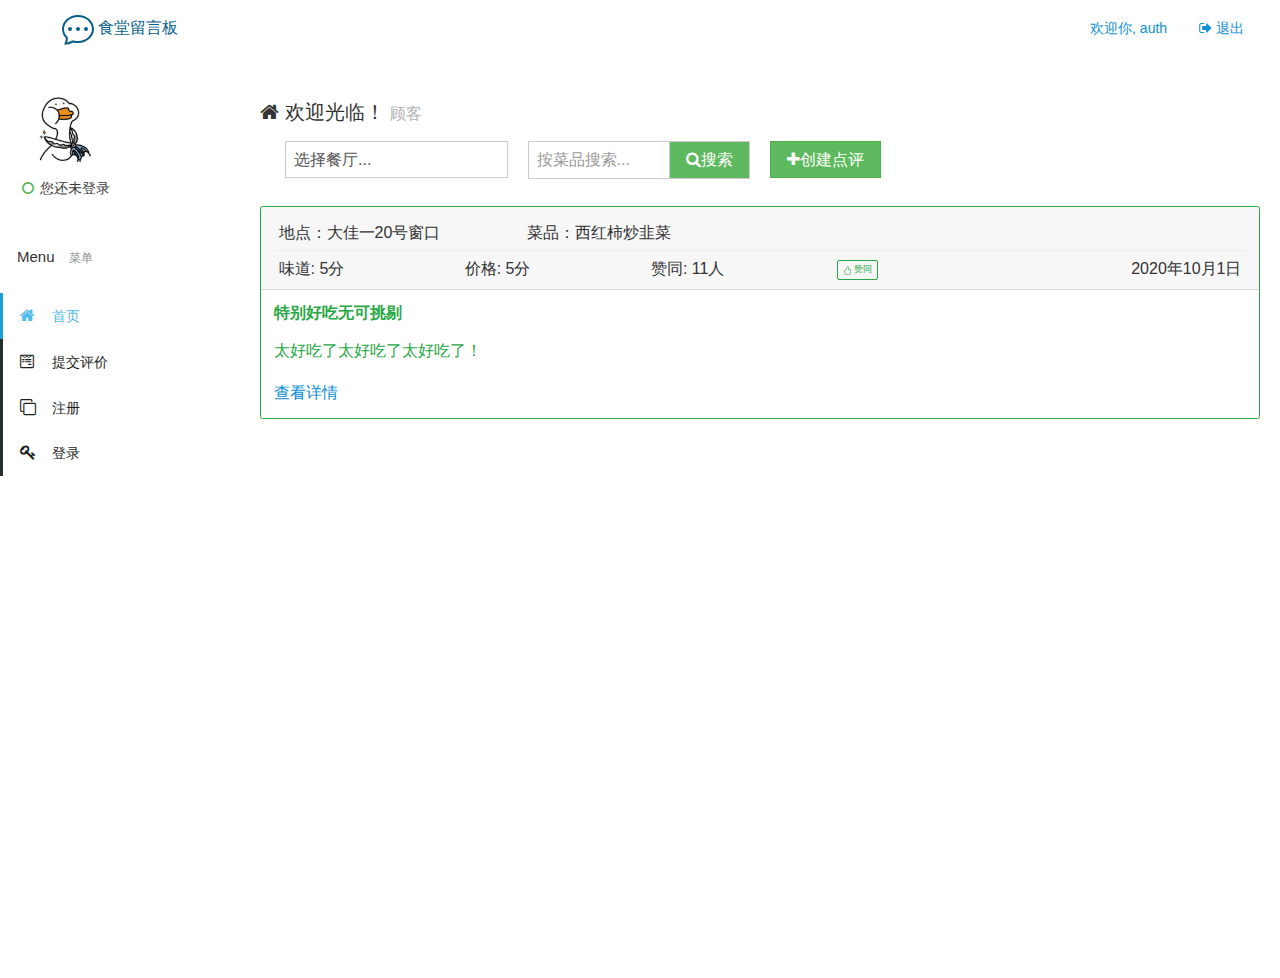
==== commit e26ca4a0: "部分修改" ====
--- a/src/main/resources/templates/index.html
+++ b/src/main/resources/templates/index.html
@@ -12,7 +12,7 @@
     <link rel="stylesheet" href="../static/css/amazeui.min.css" th:href="@{css/amazeui.min.css}"/>
     <link rel="stylesheet" href="../static/css/app.css" th:href="@{css/app.css}">
 
-    <title>主页 - 食堂点评系统</title>
+    <title>主页 - 食堂留言板</title>
     <style>
         body {
             /* 此处如果单页面测试会读取不到图片，运行时正常 */
@@ -21,6 +21,7 @@
             font-size: 16px;
         }
 
+        /* 设置留言卡片悬停时阴影 */
         .card:hover {
             box-shadow: 0 .125rem .25rem rgba(0, 0, 0, .075) !important
         }
@@ -34,30 +35,34 @@
     <header>
         <!-- logo -->
         <div class="am-fl tpl-header-logo">
-            <a class="navbar-brand" href="">
-                <svg width="1em" height="1em" viewBox="0 0 16 16" class="bi bi-chat-dots" fill="currentColor"
+            <a class="navbar-brand" href="" style="font-size: 16px">
+                <svg width="2em" height="2em" viewBox="0 0 16 16" class="bi bi-chat-dots" fill="currentColor"
                      xmlns="http://www.w3.org/2000/svg">
                     <path fill-rule="evenodd"
                           d="M2.678 11.894a1 1 0 0 1 .287.801 10.97 10.97 0 0 1-.398 2c1.395-.323 2.247-.697 2.634-.893a1 1 0 0 1 .71-.074A8.06 8.06 0 0 0 8 14c3.996 0 7-2.807 7-6 0-3.192-3.004-6-7-6S1 4.808 1 8c0 1.468.617 2.83 1.678 3.894zm-.493 3.905a21.682 21.682 0 0 1-.713.129c-.2.032-.352-.176-.273-.362a9.68 9.68 0 0 0 .244-.637l.003-.01c.248-.72.45-1.548.524-2.319C.743 11.37 0 9.76 0 8c0-3.866 3.582-7 8-7s8 3.134 8 7-3.582 7-8 7a9.06 9.06 0 0 1-2.347-.306c-.52.263-1.639.742-3.468 1.105z"/>
                     <path d="M5 8a1 1 0 1 1-2 0 1 1 0 0 1 2 0zm4 0a1 1 0 1 1-2 0 1 1 0 0 1 2 0zm4 0a1 1 0 1 1-2 0 1 1 0 0 1 2 0z"/>
                 </svg>
-                食堂点评系统
+                食堂留言板
             </a>
         </div>
         <!-- 右侧内容 -->
         <div class="tpl-header-fluid">
             <!-- 侧边切换 -->
+            <!--
             <div class="am-fl tpl-header-switch-button am-icon-list">
                     <span>
                     </span>
             </div>
+            -->
             <!-- 搜索 -->
+            <!--
             <div class="am-fl tpl-header-search">
                 <form class="tpl-header-search-form" action="javascript:;">
                     <button class="tpl-header-search-btn am-icon-search"></button>
                     <input class="tpl-header-search-box" type="text" placeholder="搜索内容...">
                 </form>
             </div>
+            -->
             <!-- 其它功能-->
             <div class="am-fr tpl-header-navbar" sec:authorize="isAuthenticated()">
                 <ul>
@@ -82,11 +87,11 @@
         <div class="tpl-sidebar-user-panel">
             <div class="tpl-user-panel-slide-toggleable">
                 <div class="tpl-user-panel-profile-picture">
-                    <img src="../static/img/user.png" alt="顾客头像" th:src="@{img/user.png}">
-                </div>
-                <span class="user-panel-logged-in-text">
+                    <img src="../static/img/avatar.png" alt="头像" th:src="@{img/avatar.png}">
+                </div>
+                <span class="user-panel-logged-in-text" style="color: #3c3c3c">
                         <i class="am-icon-circle-o am-text-success tpl-user-panel-status-icon"></i>
-                        顾客001号
+                        您还未登录
                     </span>
             </div>
         </div>
@@ -95,21 +100,22 @@
         <ul class="sidebar-nav">
             <li class="sidebar-nav-heading">Menu <span class="sidebar-nav-heading-info"> 菜单</span></li>
             <li class="sidebar-nav-link">
-                <a href="index.html" class="active">
+                <a href="index.html" class="active" th:href="@{index.html}">
                     <i class="am-icon-home sidebar-nav-link-logo"></i> 首页
                 </a>
             </li>
 
+            <!--
             <li class="sidebar-nav-link">
                 <a href="table-list-img.html">
                     <span class="am-icon-angle-right sidebar-nav-link-logo"></span> 菜品列表
                 </a>
             </li>
-
-            <li class="sidebar-nav-link">
-                <a href="createoredit.html">
+            -->
+
+            <li class="sidebar-nav-link">
+                <a href="createoredit.html" th:href="@{/createoredit}">
                     <i class="am-icon-wpforms sidebar-nav-link-logo"></i> 提交评价
-
                 </a>
             </li>
 
@@ -144,30 +150,28 @@
                 </div>
             </div>
             <div class="widget-body  am-fr">
-                <div class="am-u-sm-12 am-u-md-6 am-u-lg-3">
+                <div class="am-u-sm-12 am-u-md-12 am-u-lg-3">
                     <div class="am-form-group tpl-table-list-select">
-                        <select data-am-selected="{btnSize: 'sm'}">
+                        <select class="am-form-field">
                             <option value="option1">选择餐厅...</option>
                             <option value="" th:each="c:${canteens}" th:value="${c.id}" th:text="${c.name}"></option>
                         </select>
                     </div>
                 </div>
-                <div class="am-u-sm-5 am-u-md-12 am-u-lg-3">
-                    <div class="am-input-group am-input-group-sm tpl-form-border-form cl-p">
+                <div class="am-u-sm-12 am-u-md-12 am-u-lg-3">
+                    <div class="am-input-group tpl-form-border-form cl-p" >
                         <input type="text" class="am-form-field" placeholder="按菜品搜索..." aria-label="Search">
                         <span class="am-input-group-btn">
-                            <button class="am-btn am-btn-success am-icon-search" type="submit">搜索</button>
+                            <button class="am-btn am-btn-default am-btn-success am-btn-xm am-icon-search" type="submit">搜索</button>
                         </span>
                     </div>
                 </div>
                 <div class="am-u-sm-12 am-u-md-6 am-u-lg-6">
                     <div class="am-form-group">
                         <div class="am-btn-toolbar">
-                            <div class="am-btn-group am-btn-group-xm">
-                                <a class="active" href="createoredit.html">
-                                    <a class="am-btn am-btn-default am-btn-success am-btn-xs" th:href="@{/create}"><span
-                                            class="am-icon-plus"></span> 创建点评
-                                    </a>
+                            <div class="am-btn-group">
+                                <a class="am-active" href="createoredit.html">
+                                    <button type="button" class="am-btn am-btn-default am-btn-success am-btn-xm am-icon-plus" >创建点评</button>
                                 </a>
                             </div>
                         </div>
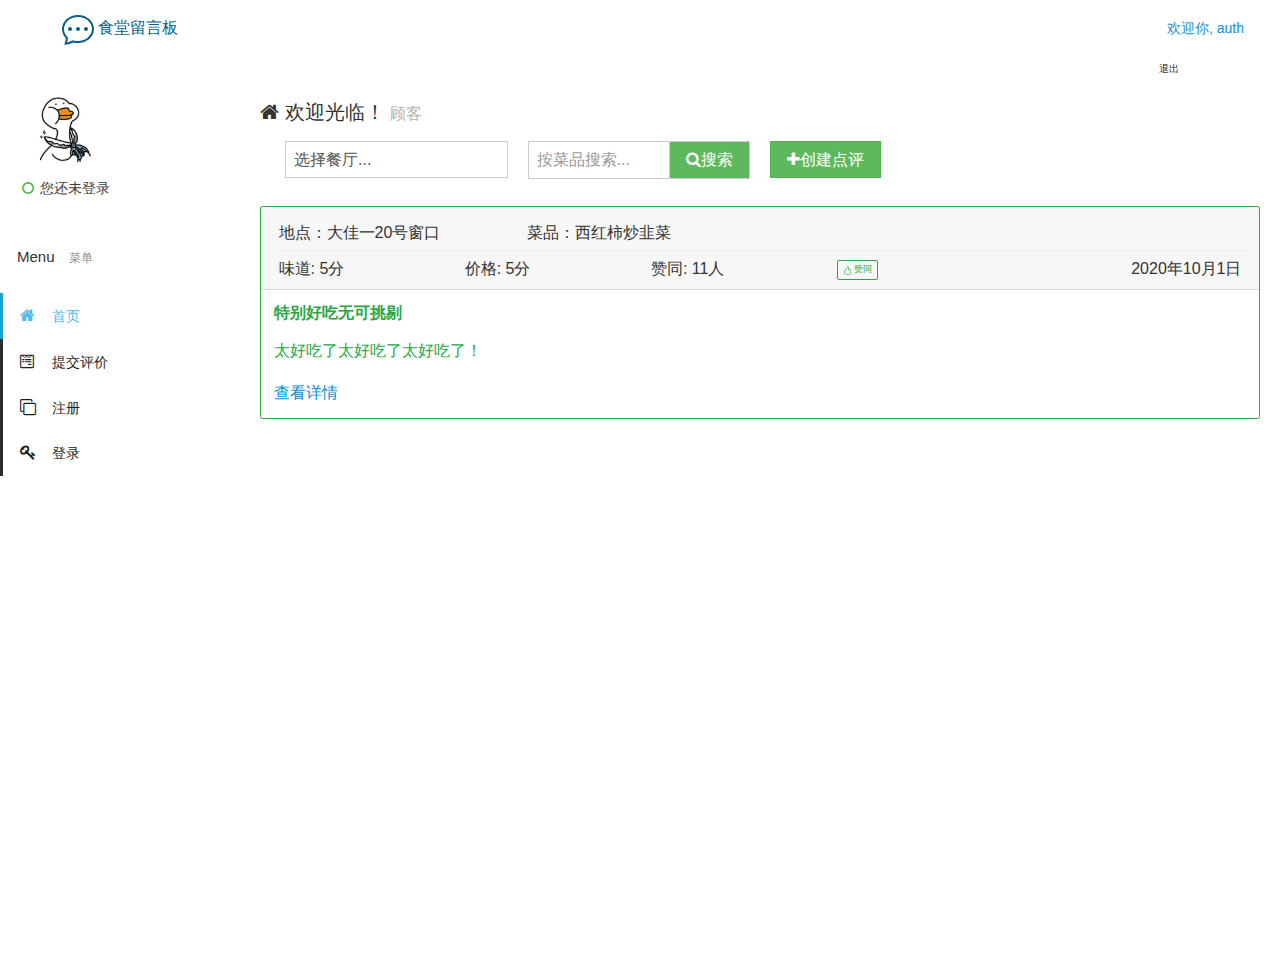
==== commit 57cdfd97: "实现注册和登录功能" ====
--- a/src/main/resources/templates/index.html
+++ b/src/main/resources/templates/index.html
@@ -69,12 +69,17 @@
                     <!-- 欢迎语 -->
                     <li class="am-text-sm tpl-header-navbar-welcome">
                         <a href="javascript:;" th:text="|欢迎你, ${#authentication.name}|">欢迎你, auth</a>
+                        <form th:action="@{/logout}" method="post">
+                            <input type="submit" class="btn" value="退出"/>
+                        </form>
                     </li>
                     <!-- 退出 -->
                     <li class="am-text-sm">
-                        <a href="login.html" th:href="@{/logout}">
+                        <!--
+                        <a href="" th:href="@{/logout}">
                             <span class="am-icon-sign-out"></span> 退出
                         </a>
+                        -->
                     </li>
                 </ul>
             </div>
@@ -114,7 +119,7 @@
             -->
 
             <li class="sidebar-nav-link">
-                <a href="createoredit.html" th:href="@{/createoredit}">
+                <a href="createoredit.html" th:href="@{/create}">
                     <i class="am-icon-wpforms sidebar-nav-link-logo"></i> 提交评价
                 </a>
             </li>
@@ -170,7 +175,7 @@
                     <div class="am-form-group">
                         <div class="am-btn-toolbar">
                             <div class="am-btn-group">
-                                <a class="am-active" href="createoredit.html">
+                                <a class="am-active" href="createoredit.html" th:href="@{/create}">
                                     <button type="button" class="am-btn am-btn-default am-btn-success am-btn-xm am-icon-plus" >创建点评</button>
                                 </a>
                             </div>
